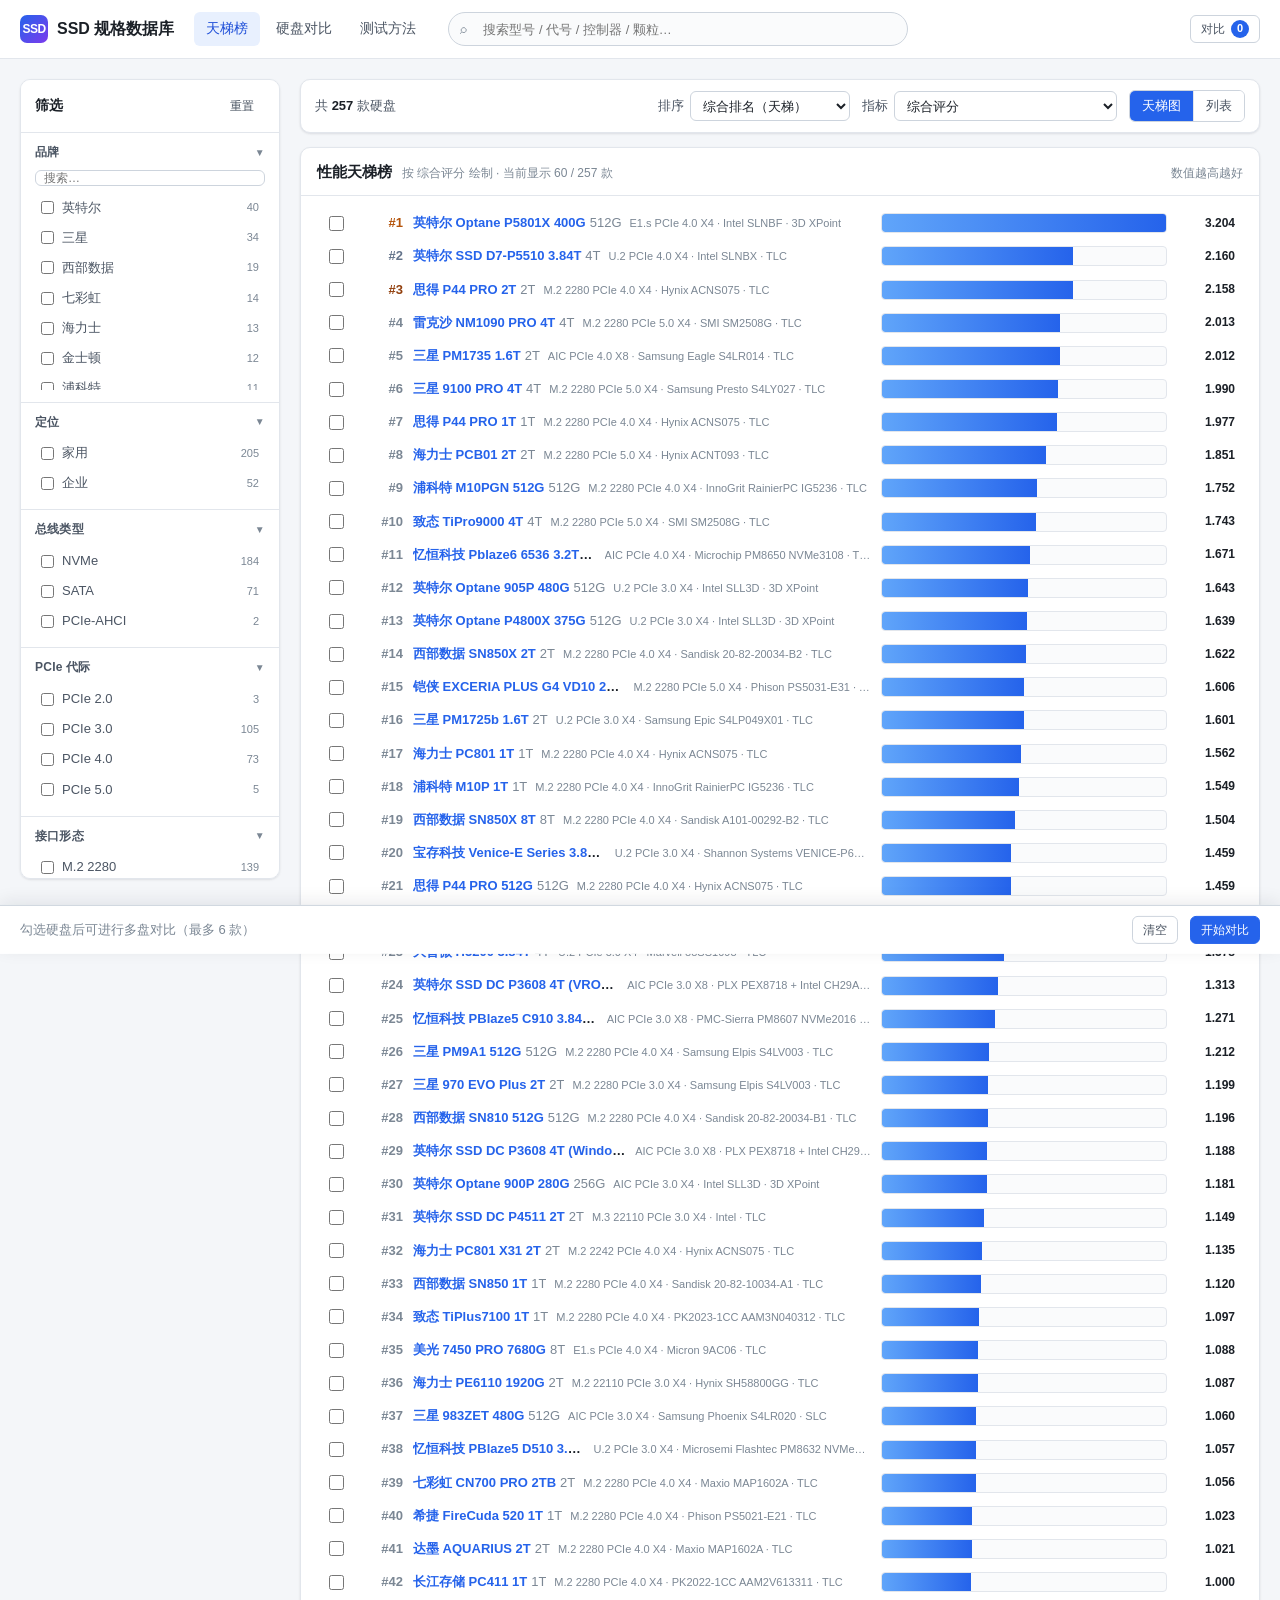
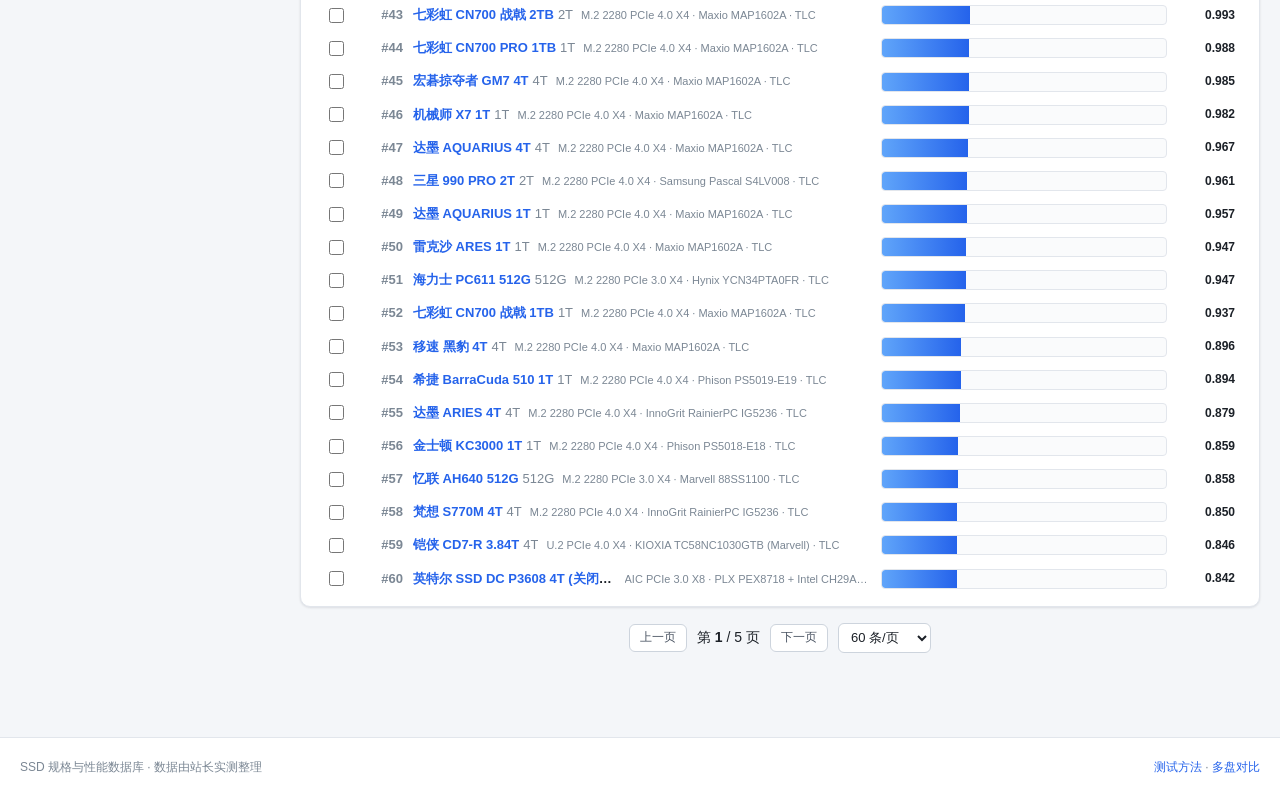
==== index.html @ d1e38106 "Initial commit" ====
<!DOCTYPE html>
<html lang="zh-CN">
<head>
<meta charset="utf-8">
<meta name="viewport" content="width=device-width, initial-scale=1">
<title>SSD 规格与性能数据库 · 固态硬盘天梯榜</title>
<meta name="description" content="收录 250+ 款固态硬盘的完整规格与实测跑分，支持按品牌、接口、容量、颗粒筛选，多盘横向对比。">
<link rel="stylesheet" href="assets/css/style.css">
</head>
<body>

<header class="site-header" data-header></header>

<div class="container">
  <div class="layout">
    <!-- ---------------- 筛选侧栏（宽屏常驻；≤1000px 才变成抽屉） ---------------- -->
    <aside>
      <div class="filters" id="filters">
        <div class="filters-head">
          <h2>筛选</h2>
          <span class="spacer"></span>
          <button class="btn btn-sm btn-ghost" id="resetFilters">重置</button>
          <button class="btn btn-sm btn-ghost drawer-close" id="filterClose" title="收起筛选">收起 ✕</button>
        </div>
        <div id="chips" class="chips" style="display:none"></div>
        <div id="filterGroups"></div>
      </div>
    </aside>
    <div class="drawer-backdrop" id="drawerBackdrop"></div>

    <!-- ---------------- 主区 ---------------- -->
    <main>
      <div class="toolbar">
        <button class="btn btn-sm" id="filterToggle" aria-expanded="false" aria-controls="filters">
          筛选<span class="filter-badge" id="filterBadge" hidden>0</span>
        </button>
        <span class="count">共 <b id="countNum">0</b> 款硬盘</span>
        <span class="spacer"></span>
        <label class="field">排序
          <select class="control" id="sortBy">
            <option value="rank">综合排名（天梯）</option>
            <option value="overall">综合评分</option>
            <option value="bandwidth">读写速度比</option>
            <option value="latency">响应速度比</option>
            <option value="theoretical">理论性能比</option>
            <option value="seqRead">标称顺序读取</option>
            <option value="cdmSeqR">CDM 实测顺序读取</option>
            <option value="cdm4kR">CDM 实测 4K 随机读</option>
            <option value="capacityGB">容量</option>
          </select>
        </label>
        <label class="field">指标
          <select class="control" id="metricSel">
            <option value="overall">综合评分</option>
            <option value="bandwidth">读写速度比</option>
            <option value="latency">响应速度比</option>
            <option value="theoretical">理论性能比</option>
            <option value="cdmSeqR">CDM 顺序读取 (MB/s)</option>
            <option value="cdmSeqW">CDM 顺序写入 (MB/s)</option>
            <option value="cdm4kR">CDM 4K 随机读 Q8T8</option>
            <option value="asssdSeqR">AS SSD 顺序读取</option>
            <option value="accR">AS SSD 访问延迟(读, 越低越好)</option>
          </select>
        </label>
        <div class="seg" id="viewSeg">
          <button data-view="ladder" class="on">天梯图</button>
          <button data-view="table">列表</button>
        </div>
      </div>

      <div id="results" class="panel">
        <div class="loading">正在加载数据…</div>
      </div>

      <div class="pager" id="pager"></div>
    </main>
  </div>
</div>

<footer class="site-footer">
  <div class="container">
    <span>SSD 规格与性能数据库 · 数据由站长实测整理</span>
    <span><a href="about.html">测试方法</a> · <a href="compare.html">多盘对比</a></span>
  </div>
</footer>

<script src="assets/js/core.js"></script>
<script src="assets/js/chart.js"></script>
<script src="assets/js/home.js"></script>
</body>
</html>
---- assets/css/style.css ----
/* ============================================================
   SSD 数据库 · 样式表
   ============================================================ */

:root {
  --bg:            #f4f6f9;
  --surface:       #ffffff;
  --surface-2:     #fafbfc;
  --border:        #e2e6ec;
  --border-strong: #cdd4dd;
  --text:          #1b2027;
  --text-2:        #4b5563;
  --muted:         #7b8794;
  --accent:        #2563eb;
  --accent-soft:   #e8f0fe;
  --accent-dark:   #1d4ed8;
  --good:          #16a34a;
  --warn:          #d97706;
  --radius:        10px;
  --radius-sm:     6px;
  --shadow:        0 1px 2px rgba(16,24,40,.05), 0 1px 3px rgba(16,24,40,.06);
  --shadow-md:     0 4px 12px rgba(16,24,40,.10);
  --mono: ui-monospace, "SFMono-Regular", "Cascadia Mono", Consolas, "Liberation Mono", monospace;
}

* { box-sizing: border-box; }

html, body {
  margin: 0;
  padding: 0;
  background: var(--bg);
  color: var(--text);
  font-family: -apple-system, BlinkMacSystemFont, "Segoe UI", "PingFang SC",
               "Hiragino Sans GB", "Microsoft YaHei", "Source Han Sans SC", sans-serif;
  font-size: 14px;
  line-height: 1.55;
  -webkit-font-smoothing: antialiased;
}

a { color: var(--accent); text-decoration: none; }
a:hover { color: var(--accent-dark); text-decoration: underline; }

.container { max-width: 1440px; margin: 0 auto; padding: 0 20px; }

/* ---------------- Header ---------------- */

.site-header {
  background: var(--surface);
  border-bottom: 1px solid var(--border);
  position: sticky;
  top: 0;
  z-index: 50;
}
.site-header .container {
  display: flex;
  align-items: center;
  gap: 20px;
  height: 58px;
}
.logo {
  display: flex;
  align-items: center;
  gap: 9px;
  font-weight: 700;
  font-size: 16px;
  color: var(--text);
  white-space: nowrap;
}
.logo:hover { text-decoration: none; color: var(--text); }
.logo-mark {
  width: 28px; height: 28px;
  border-radius: 7px;
  background: linear-gradient(135deg, #2563eb, #7c3aed);
  color: #fff;
  display: grid; place-items: center;
  font-size: 12px; font-weight: 800;
  letter-spacing: -.5px;
}
.nav { display: flex; gap: 4px; }
.nav a {
  padding: 6px 12px;
  border-radius: var(--radius-sm);
  color: var(--text-2);
  font-weight: 500;
}
.nav a:hover { background: var(--surface-2); color: var(--text); text-decoration: none; }
.nav a.active { background: var(--accent-soft); color: var(--accent-dark); }

.header-search { flex: 1; max-width: 460px; position: relative; }
.header-search input {
  width: 100%;
  height: 34px;
  padding: 0 12px 0 34px;
  border: 1px solid var(--border-strong);
  border-radius: 999px;
  background: var(--surface-2);
  font-size: 13px;
  color: var(--text);
  outline: none;
}
.header-search input:focus { border-color: var(--accent); background: #fff; }
.header-search .icon {
  position: absolute; left: 12px; top: 50%; transform: translateY(-50%);
  color: var(--muted); font-size: 13px; pointer-events: none;
}
.header-actions { margin-left: auto; display: flex; align-items: center; gap: 10px; }

.btn {
  display: inline-flex; align-items: center; gap: 6px;
  height: 34px; padding: 0 14px;
  border: 1px solid var(--border-strong);
  background: var(--surface);
  color: var(--text-2);
  border-radius: var(--radius-sm);
  font-size: 13px; font-weight: 500;
  cursor: pointer;
  font-family: inherit;
  white-space: nowrap;
}
.btn:hover { background: var(--surface-2); color: var(--text); }
.btn-primary {
  background: var(--accent); border-color: var(--accent); color: #fff;
}
.btn-primary:hover { background: var(--accent-dark); border-color: var(--accent-dark); color: #fff; }
.btn-sm { height: 28px; padding: 0 10px; font-size: 12px; }
.btn-ghost { border-color: transparent; background: transparent; }
.btn-ghost:hover { background: var(--surface-2); }

.badge-count {
  display: inline-grid; place-items: center;
  min-width: 18px; height: 18px; padding: 0 5px;
  border-radius: 9px; background: var(--accent); color: #fff;
  font-size: 11px; font-weight: 700;
}

/* ---------------- Layout ---------------- */

/* 宽屏（>1000px）空间够用：筛选栏常驻在左侧，不提供「收起」入口。
   窄屏（≤1000px）空间不够：筛选变成从左侧滑出的抽屉 + 遮罩，由工具栏「筛选」拉出。
   注意：宽屏必须是两列且 aside 真的渲染出来，不能再用 display:none + "0 1fr"，
   否则 main 会成为唯一网格项、被自动排布进 0 宽的首列，天梯图整个被压没。 */
.layout {
  display: grid;
  grid-template-columns: 260px minmax(0, 1fr);
  gap: 20px;
  padding: 20px 0 60px;
  align-items: start;
}
.layout > aside { display: block; grid-column: 1; grid-row: 1; min-width: 0; }
.layout > main  { display: block; grid-column: 2; grid-row: 1; min-width: 0; }
.drawer-backdrop { display: none; }
/* 抽屉相关控件只属于窄屏，宽屏直接隐掉，避免出现「点了却没反应」 */
#filterToggle, .drawer-close { display: none; }

@media (max-width: 1000px) {
  .layout, .layout.filters-open { grid-template-columns: minmax(0, 1fr); gap: 0; }
  .layout > main, .layout.filters-open > main { grid-column: 1; }
  #filterToggle { display: inline-flex; }
  .drawer-close { display: inline-flex; }
  .layout > aside {
    display: block;
    position: fixed; top: 0; bottom: 0; left: 0;
    width: min(88vw, 320px); padding: 12px;
    z-index: 80; overflow: auto;
    background: var(--bg);
    box-shadow: 0 12px 40px rgba(15, 23, 42, .18);
    transform: translateX(-105%);
    /* 收起时连同 visibility 一起隐藏，避免 Tab 键把焦点送进看不见的抽屉里 */
    visibility: hidden;
    transition: transform .22s ease, visibility .22s ease;
  }
  .layout.filters-open > aside { transform: none; visibility: visible; }
  .layout > aside .filters { position: static; max-height: none; }
  .layout.filters-open .drawer-backdrop {
    display: block;
    position: fixed; inset: 0; z-index: 70;
    background: rgba(15, 23, 42, .35);
  }
}

/* ---------------- Filter panel ---------------- */

.filters {
  background: var(--surface);
  border: 1px solid var(--border);
  border-radius: var(--radius);
  box-shadow: var(--shadow);
  position: sticky;
  top: 78px;
  max-height: calc(100vh - 100px);
  overflow: auto;
}
.filters-head {
  display: flex; align-items: center; justify-content: space-between;
  padding: 12px 14px;
  border-bottom: 1px solid var(--border);
}
.filters-head h2 { margin: 0; font-size: 14px; font-weight: 700; }
.fgroup { border-bottom: 1px solid var(--border); padding: 10px 14px 12px; }
.fgroup:last-child { border-bottom: none; }
.fgroup > h3 {
  margin: 0 0 8px;
  font-size: 12px; font-weight: 700; color: var(--text-2);
  letter-spacing: .02em;
  display: flex; align-items: center; justify-content: space-between;
  cursor: pointer;
  user-select: none;
}
.fgroup > h3 .caret { color: var(--muted); font-size: 10px; transition: transform .15s; }
.fgroup.collapsed > h3 .caret { transform: rotate(-90deg); }
.fgroup.collapsed .fgroup-body { display: none; }

.fgroup-body { display: flex; flex-direction: column; gap: 2px; max-height: 260px; overflow: auto; }
.fgroup-body.scroll { max-height: 220px; }
.fopt {
  display: flex; align-items: center; gap: 8px;
  padding: 4px 6px; border-radius: var(--radius-sm);
  cursor: pointer; font-size: 13px; color: var(--text-2);
}
.fopt:hover { background: var(--surface-2); }
.fopt input { accent-color: var(--accent); margin: 0; cursor: pointer; }
.fopt .n { margin-left: auto; color: var(--muted); font-size: 11px; font-variant-numeric: tabular-nums; }
.fopt.disabled { opacity: .4; }
.brand-search {
  width: 100%; height: 28px; padding: 0 8px; margin-bottom: 6px;
  border: 1px solid var(--border-strong); border-radius: var(--radius-sm);
  font-size: 12px; font-family: inherit; outline: none;
}
.brand-search:focus { border-color: var(--accent); }

.chips { display: flex; flex-wrap: wrap; gap: 6px; padding: 10px 14px; border-bottom: 1px solid var(--border); }
.drawer-close { margin-left: 6px; }
.filter-badge {
  display: inline-grid; place-items: center;
  min-width: 17px; height: 17px; padding: 0 5px; margin-left: 6px;
  border-radius: 9px; background: var(--accent); color: #fff;
  font-size: 11px; font-weight: 700;
}
.filter-badge[hidden] { display: none; }
.chip {
  display: inline-flex; align-items: center; gap: 5px;
  padding: 2px 6px 2px 9px;
  background: var(--accent-soft); color: var(--accent-dark);
  border-radius: 999px; font-size: 12px;
}
.chip button {
  border: none; background: none; color: var(--accent-dark);
  cursor: pointer; font-size: 13px; line-height: 1; padding: 0 2px;
}

/* ---------------- Toolbar ---------------- */

.toolbar {
  display: flex; align-items: center; gap: 12px; flex-wrap: wrap;
  background: var(--surface);
  border: 1px solid var(--border);
  border-radius: var(--radius);
  box-shadow: var(--shadow);
  padding: 10px 14px;
  margin-bottom: 14px;
}
.toolbar .count { font-size: 13px; color: var(--text-2); }
.toolbar .count b { color: var(--text); font-variant-numeric: tabular-nums; }
.spacer { flex: 1; }
.field { display: flex; align-items: center; gap: 6px; font-size: 13px; color: var(--text-2); }
select.control {
  height: 30px; padding: 0 8px;
  border: 1px solid var(--border-strong); border-radius: var(--radius-sm);
  background: var(--surface); font-size: 13px; font-family: inherit; color: var(--text);
  cursor: pointer; outline: none;
}
select.control:focus { border-color: var(--accent); }

.seg { display: inline-flex; border: 1px solid var(--border-strong); border-radius: var(--radius-sm); overflow: hidden; }
.seg button {
  border: none; background: var(--surface); color: var(--text-2);
  padding: 0 12px; height: 30px; font-size: 13px; cursor: pointer; font-family: inherit;
}
.seg button + button { border-left: 1px solid var(--border); }
.seg button.on { background: var(--accent); color: #fff; }

/* 图表方式切换条 */
.viewbar {
  display: flex; align-items: center; gap: 10px; flex-wrap: wrap;
  padding: 8px 10px; margin-bottom: 12px;
  background: var(--surface-2); border: 1px solid var(--border);
  border-radius: var(--radius-sm);
}
.viewbar-label { font-size: 12px; font-weight: 700; color: var(--text-2); }
.viewbar-hint { font-size: 12px; color: var(--muted); flex: 1; min-width: 200px; }
@media (max-width: 640px) { .viewbar-hint { display: none; } }

p.note {
  margin: 10px 0 0; font-size: 12px; color: var(--muted);
  line-height: 1.6; padding-top: 8px; border-top: 1px dashed var(--border);
}

/* 跑分明细表：两款对比时的「差异」列 */
th.delta-head, td.delta {
  background: #f8fafc; border-left: 1px solid var(--border-strong);
  text-align: center; white-space: nowrap;
}
td.delta { font-size: 12px; }
.dpill {
  display: inline-block; padding: 2px 8px; border-radius: 999px;
  font-size: 12px; font-weight: 700; font-variant-numeric: tabular-nums;
}
.dpill.dg { background: #dcfce7; color: #15803d; }   /* 第二块更优 */
.dpill.dr { background: #fee2e2; color: #b91c1c; }   /* 第二块更差 */
.dflat { color: var(--muted); font-size: 12px; }
.na { color: var(--muted); }

/* ---------------- Ladder (天梯图) ---------------- */

.panel {
  background: var(--surface);
  border: 1px solid var(--border);
  border-radius: var(--radius);
  box-shadow: var(--shadow);
  overflow: hidden;
}
.panel-head {
  padding: 12px 16px; border-bottom: 1px solid var(--border);
  display: flex; align-items: baseline; gap: 10px; flex-wrap: wrap;
}
.panel-head h2 { margin: 0; font-size: 15px; font-weight: 700; }
.panel-head .sub { font-size: 12px; color: var(--muted); }
.panel-body { padding: 12px 16px; }

.ladder { display: flex; flex-direction: column; gap: 3px; }
.lrow {
  display: grid;
  /* 复选框恒为第一列。以前宽屏用 position:absolute 把它挪到行外，
     窗口一拉宽就会飘到面板外面/压到排名上，所以改成始终占一个正常栅格列。 */
  grid-template-columns: 22px 46px minmax(140px, 1.6fr) minmax(110px, 1fr) 58px;
  align-items: center;
  gap: 10px;
  padding: 5px 8px;
  border-radius: var(--radius-sm);
  cursor: pointer;
}
.lrow:hover { background: var(--surface-2); }
.lrow .rk {
  font-variant-numeric: tabular-nums; font-weight: 700; font-size: 13px;
  color: var(--muted); text-align: right;
}
.lrow.top1 .rk { color: #b45309; }
.lrow.top2 .rk { color: #64748b; }
.lrow.top3 .rk { color: #92400e; }
/* 型号与规格的排布必须全表一致：宽屏同一行，窄屏上下两行。
   用 flex 而不是行内流，避免长名字把规格挤到第二行、短名字又留在第一行。 */
.lrow .mid {
  min-width: 0; overflow: hidden;
  display: flex; flex-direction: row; align-items: baseline; gap: 8px;
}
.lrow .name {
  display: block; flex: 0 1 auto; min-width: 0;
  font-size: 13px; font-weight: 600; color: var(--text);
  white-space: nowrap; overflow: hidden; text-overflow: ellipsis;
}
.lrow .name .cap { color: var(--muted); font-weight: 500; margin-left: 4px; }
.lrow .meta {
  display: block; flex: 1 1 auto; min-width: 0;
  font-size: 11px; color: var(--muted);
  white-space: nowrap; overflow: hidden; text-overflow: ellipsis;
}
.lrow .bar {
  width: 100%; height: 20px; background: var(--surface-2);
  border-radius: 4px; overflow: hidden;
  border: 1px solid var(--border);
  min-width: 0;
}
.lrow .bar i {
  display: block; height: 100%;
  background: linear-gradient(90deg, #60a5fa, #2563eb);
  border-radius: 3px 0 0 3px;
}
.lrow .val {
  text-align: right; font-size: 12px; font-weight: 700;
  font-variant-numeric: tabular-nums; color: var(--text);
}
.lrow .pick { display: flex; align-items: center; justify-content: center; }
.lrow .pick input { accent-color: var(--accent); cursor: pointer; width: 15px; height: 15px; margin: 0; }
/* 窄屏时型号与规格改为上下两行——全表统一，不会出现有的行一行有的行两行 */
@media (max-width: 1200px) {
  .lrow { grid-template-columns: 22px 42px minmax(110px, 1fr) minmax(80px, .9fr) 54px; }
  .lrow .mid { flex-direction: column; align-items: stretch; gap: 0; }
  .lrow .name { flex: 0 0 auto; }
  .lrow .meta { flex: 0 0 auto; }
}
@media (max-width: 620px) {
  .lrow { grid-template-columns: 20px 34px minmax(0, 1fr) 52px; gap: 8px; }
  .lrow .bar { display: none; }
}
.lrow .pick input { accent-color: var(--accent); cursor: pointer; }

/* ---------------- Table ---------------- */

.tablewrap { overflow: auto; }
table.grid {
  width: 100%; border-collapse: collapse; font-size: 13px;
}
table.grid th, table.grid td {
  padding: 8px 10px; text-align: left;
  border-bottom: 1px solid var(--border);
  white-space: nowrap;
}
table.grid th {
  background: var(--surface-2); color: var(--text-2);
  font-weight: 600; font-size: 12px;
  position: sticky; top: 0; z-index: 2;
  cursor: pointer; user-select: none;
}
table.grid th:hover { color: var(--text); }
table.grid th .arrow { color: var(--accent); font-size: 10px; }
table.grid td.num, table.grid th.num { text-align: right; font-variant-numeric: tabular-nums; }
table.grid tbody tr:hover { background: var(--surface-2); }
table.grid tbody tr.picked { background: var(--accent-soft); }
table.grid .cell-name { font-weight: 600; }
table.grid .cell-sub { color: var(--muted); font-size: 11px; white-space: nowrap; overflow: hidden; text-overflow: ellipsis; max-width: 260px; }

.tag {
  display: inline-block; padding: 1px 7px; border-radius: 999px;
  font-size: 11px; font-weight: 600; line-height: 18px;
}
.tag-nvme  { background: #e0e7ff; color: #3730a3; }
.tag-sata  { background: #fef3c7; color: #92400e; }
.tag-other { background: #f1f5f9; color: #475569; }
.tag-ent   { background: #dcfce7; color: #166534; }
.tag-home  { background: #f1f5f9; color: #475569; }

/* ---------------- Compare tray ---------------- */

.tray {
  position: fixed; left: 0; right: 0; bottom: 0; z-index: 60;
  background: var(--surface);
  border-top: 1px solid var(--border-strong);
  box-shadow: 0 -4px 16px rgba(16,24,40,.08);
  transform: translateY(110%);
  transition: transform .2s ease;
}
.tray.show { transform: translateY(0); }
.tray .container {
  display: flex; align-items: center; gap: 12px;
  padding-top: 10px; padding-bottom: 10px;
}
.tray-items { display: flex; gap: 8px; overflow-x: auto; flex: 1; }
.tray-item {
  display: flex; align-items: center; gap: 6px;
  padding: 4px 6px 4px 10px; border: 1px solid var(--border);
  border-radius: 999px; background: var(--surface-2);
  font-size: 12px; white-space: nowrap;
}
.tray-item button {
  border: none; background: none; cursor: pointer; color: var(--muted);
  font-size: 14px; line-height: 1; padding: 0 2px;
}
.tray-item button:hover { color: #dc2626; }
.tray-empty { color: var(--muted); font-size: 13px; }

/* ---------------- Detail page ---------------- */

.breadcrumb { font-size: 12px; color: var(--muted); padding: 14px 0 0; }
.breadcrumb a { color: var(--muted); }
.breadcrumb a:hover { color: var(--accent); }

.dhead {
  background: var(--surface); border: 1px solid var(--border);
  border-radius: var(--radius); box-shadow: var(--shadow);
  padding: 18px 20px; margin: 12px 0 16px;
  display: flex; gap: 20px; align-items: flex-start; flex-wrap: wrap;
}
.dhead .title { flex: 1; min-width: 260px; }
.dhead h1 { margin: 0 0 4px; font-size: 22px; font-weight: 700; line-height: 1.3; }
.dhead .brandline { font-size: 13px; color: var(--muted); }
.dhead .pn { font-family: var(--mono); font-size: 12px; color: var(--text-2); }

.scorecards { display: grid; grid-template-columns: repeat(auto-fit, minmax(130px, 1fr)); gap: 10px; min-width: 320px; }
.scard {
  border: 1px solid var(--border); border-radius: var(--radius-sm);
  padding: 10px 12px; background: var(--surface-2);
}
.scard .k { font-size: 11px; color: var(--muted); }
.scard .v { font-size: 20px; font-weight: 800; font-variant-numeric: tabular-nums; line-height: 1.2; }
.scard .v small { font-size: 11px; color: var(--muted); font-weight: 600; margin-left: 3px; }
.scard.hero { background: linear-gradient(135deg, #eff6ff, #f5f3ff); border-color: #c7d7fb; }
.scard.hero .v { color: var(--accent-dark); }

.kv-table { width: 100%; border-collapse: collapse; font-size: 13px; }
.kv-table th, .kv-table td { padding: 7px 10px; border-bottom: 1px solid var(--border); vertical-align: top; }
.kv-table th { width: 120px; color: var(--muted); font-weight: 600; text-align: left; background: var(--surface-2); }
.kv-table td { word-break: break-word; }

.tabs { display: flex; gap: 2px; border-bottom: 1px solid var(--border); margin-bottom: 0; flex-wrap: wrap; }
.tabs button {
  border: none; background: none; padding: 9px 14px; font-size: 13px;
  color: var(--text-2); cursor: pointer; font-family: inherit; font-weight: 500;
  border-bottom: 2px solid transparent; margin-bottom: -1px;
}
.tabs button:hover { color: var(--text); }
.tabs button.on { color: var(--accent); border-bottom-color: var(--accent); font-weight: 700; }
.tabpane { display: none; padding: 16px; }
.tabpane.on { display: block; }

.cols2 { display: grid; grid-template-columns: 1fr 1fr; gap: 16px; }
@media (max-width: 900px) { .cols2 { grid-template-columns: 1fr; } }

/* 固定两列：柱状图两两并列、条形图靠 .span-all 占满整行，
   排布由 JS 按「图形类型」决定（见 core.js renderChartGrid）。
   窄屏降为单列，两种图都不再并列。 */
.bench-grid { display: grid; grid-template-columns: repeat(2, minmax(0, 1fr)); gap: 16px 20px; }
@media (max-width: 900px) { .bench-grid { grid-template-columns: minmax(0, 1fr); } }

.mini-note { font-size: 11px; color: var(--muted); margin-top: 6px; }

/* ---------------- Charts ---------------- */

.chart { width: 100%; }
.chart svg { display: block; width: 100%; height: auto; overflow: visible; }
.chart-title { font-size: 13px; font-weight: 700; margin: 0 0 2px; }
.chart-sub { font-size: 11px; color: var(--muted); margin: 0 0 8px; }

/* 容器高度按「图形类型」分开处理，因为两类图的高度成因完全不同：
   - .is-column 柱状图：画布高度由 chart.js 按宽度算（约 0.46×W）。
     同一行两张卡片等宽 → 画布等宽 → 等高，天然对齐，所以**不要写死容器高度**；
     写死会让宽卡片里的柱子被压得又矮又「肥」。
   - .is-bar 横向条形：高度 = 行数 × 行高，本来就是内容高度。
     强行拉高只会让图的上下各留一大块空白 —— 这也是它必须独占一行的原因：
     和柱状图并排时，那份空白正好砸在同一行里。
   以前这里给所有 .chart 定高 268px，结果条形图底部白一条、柱状图变成矮胖记。 */
.bench-grid .span-all, .cols2 .span-all { grid-column: 1 / -1; }

/* ---------------- Compare page ---------------- */

.cmp-columns { display: flex; gap: 10px; flex-wrap: wrap; }
.cmp-col {
  flex: 1 1 190px; min-width: 190px;
  border: 1px solid var(--border); border-radius: var(--radius-sm);
  padding: 10px 12px; background: var(--surface-2);
}
.cmp-col .cname { font-weight: 700; font-size: 13px; }
.cmp-col .cmeta { font-size: 11px; color: var(--muted); }
/* 注意：不要在这里给 button 单独加 margin-top —— 详情是 <a>、移除是 <button>，
   只挑 button 加会让两个按钮高低错开 6px。间距由 .actions 容器统一给。 */
.cmp-col .actions { margin-top: 6px; display: flex; gap: 6px; align-items: stretch; }
.cmp-col .actions > * { margin: 0; }

table.cmp { width: 100%; border-collapse: collapse; font-size: 13px; }
table.cmp th, table.cmp td { padding: 7px 10px; border-bottom: 1px solid var(--border); }
table.cmp thead th { background: var(--surface-2); vertical-align: bottom; font-size: 12px; }
table.cmp th.metric { text-align: left; width: 200px; }
table.cmp td { text-align: right; font-variant-numeric: tabular-nums; }
table.cmp td.best { font-weight: 800; color: var(--accent-dark); background: #f0f6ff; }
table.cmp tbody tr.section td {
  background: var(--surface-2); font-weight: 700; font-size: 12px; text-align: left; color: var(--text-2);
}
table.cmp td.na { color: #cbd5e1; }

.legend { display: flex; gap: 14px; flex-wrap: wrap; font-size: 12px; color: var(--text-2); margin-top: 8px; }
.legend i { display: inline-block; width: 10px; height: 10px; border-radius: 2px; margin-right: 5px; }

/* ---------------- Misc ---------------- */

.empty {
  padding: 50px 20px; text-align: center; color: var(--muted);
}
.empty h3 { margin: 0 0 6px; color: var(--text-2); font-size: 15px; }

.loading { padding: 40px; text-align: center; color: var(--muted); }

.pager { display: flex; justify-content: center; align-items: center; gap: 10px; padding: 16px 0 4px; }

.notice {
  background: #fffbeb; border: 1px solid #fde68a; color: #92400e;
  border-radius: var(--radius-sm); padding: 8px 12px; font-size: 12px;
}

footer.site-footer {
  border-top: 1px solid var(--border); background: var(--surface);
  padding: 20px 0; color: var(--muted); font-size: 12px; margin-top: 20px;
}
footer.site-footer .container { display: flex; gap: 16px; flex-wrap: wrap; justify-content: space-between; }

.prose h2 { font-size: 17px; margin: 24px 0 8px; }
.prose h3 { font-size: 14px; margin: 18px 0 6px; }
.prose p, .prose li { color: var(--text-2); }
.prose code { background: var(--surface-2); border: 1px solid var(--border); border-radius: 4px; padding: 1px 5px; font-size: 12px; font-family: var(--mono); }
.prose pre { background: var(--surface-2); border: 1px solid var(--border); border-radius: var(--radius-sm); padding: 12px; overflow: auto; font-size: 12px; font-family: var(--mono); }
.prose table { border-collapse: collapse; font-size: 13px; }
.prose th, .prose td { border: 1px solid var(--border); padding: 6px 10px; text-align: left; }
.prose th { background: var(--surface-2); }
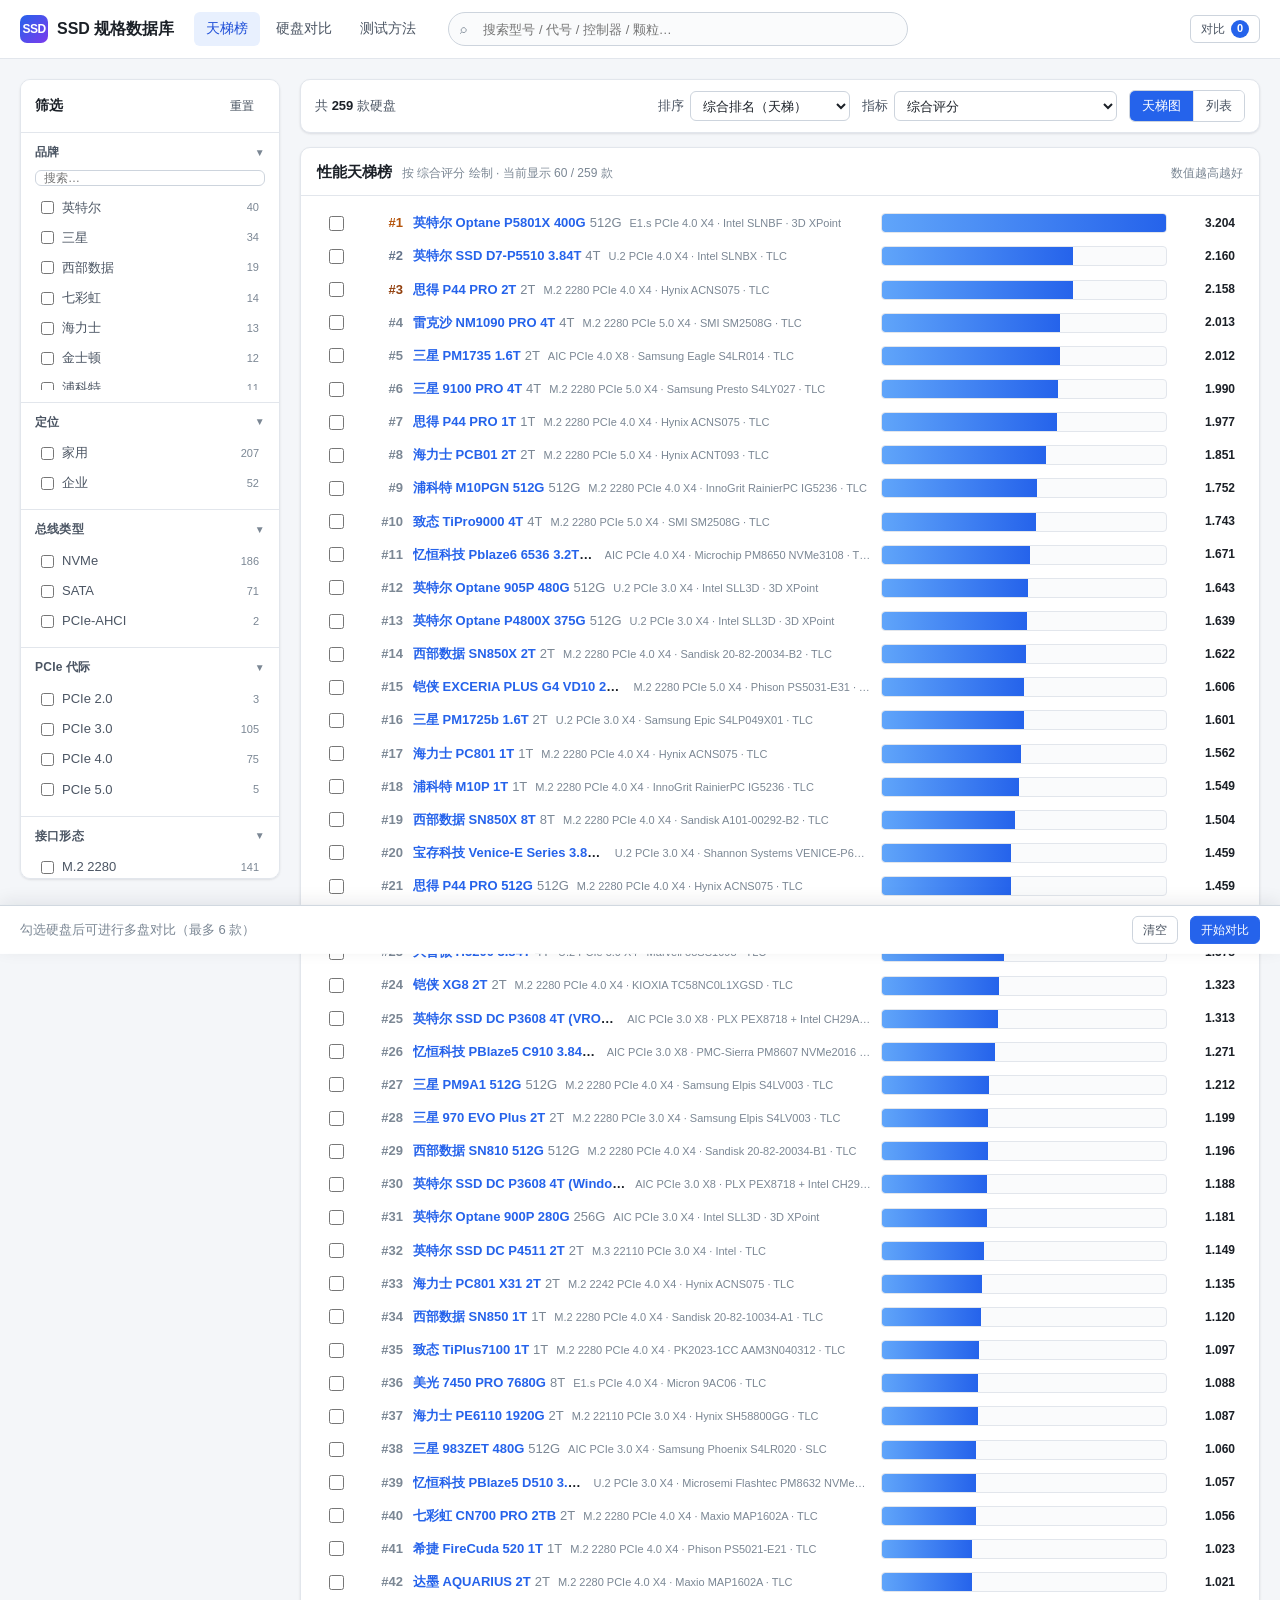
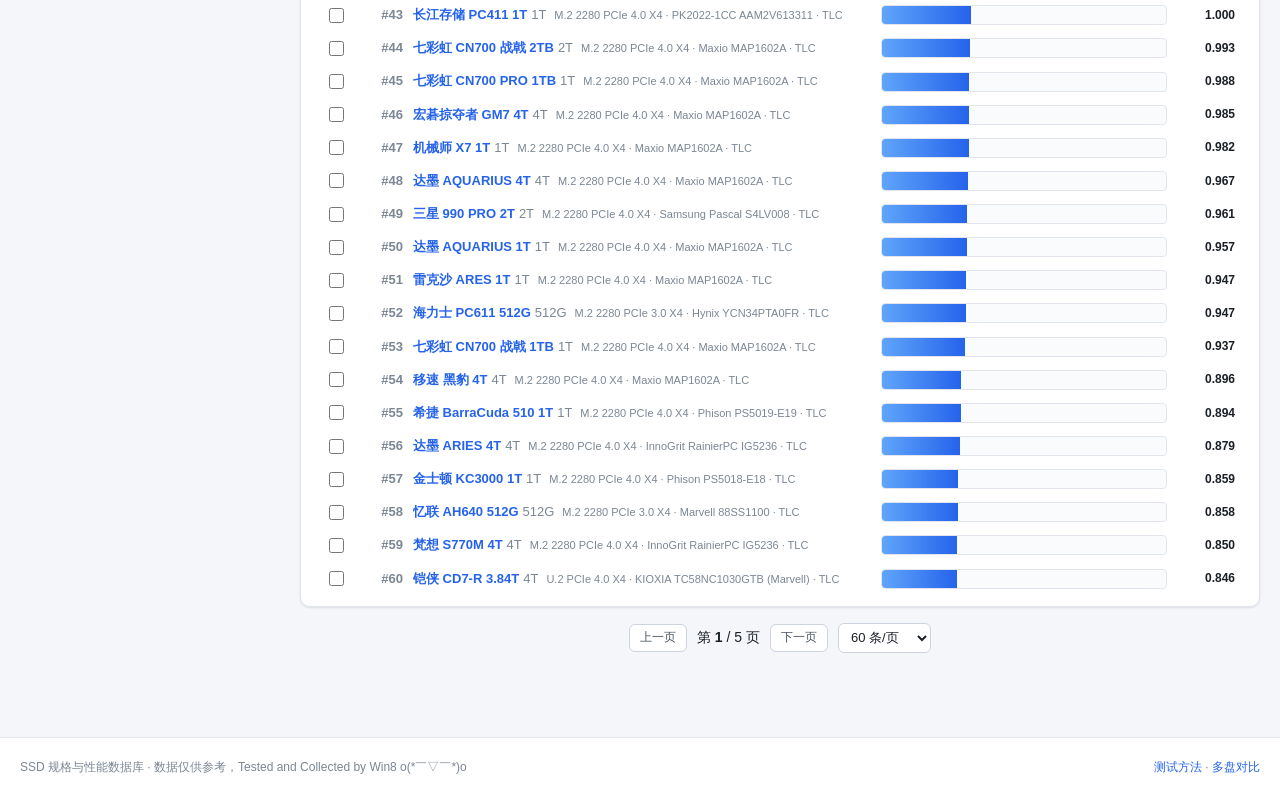
==== commit 8eda4371: "Fix many bug" ====
--- a/index.html
+++ b/index.html
@@ -79,7 +79,7 @@
 
 <footer class="site-footer">
   <div class="container">
-    <span>SSD 规格与性能数据库 · 数据由站长实测整理</span>
+    <span>SSD 规格与性能数据库 · 数据仅供参考，Tested and Collected by Win8 o(*￣▽￣*)o</span>
     <span><a href="about.html">测试方法</a> · <a href="compare.html">多盘对比</a></span>
   </div>
 </footer>
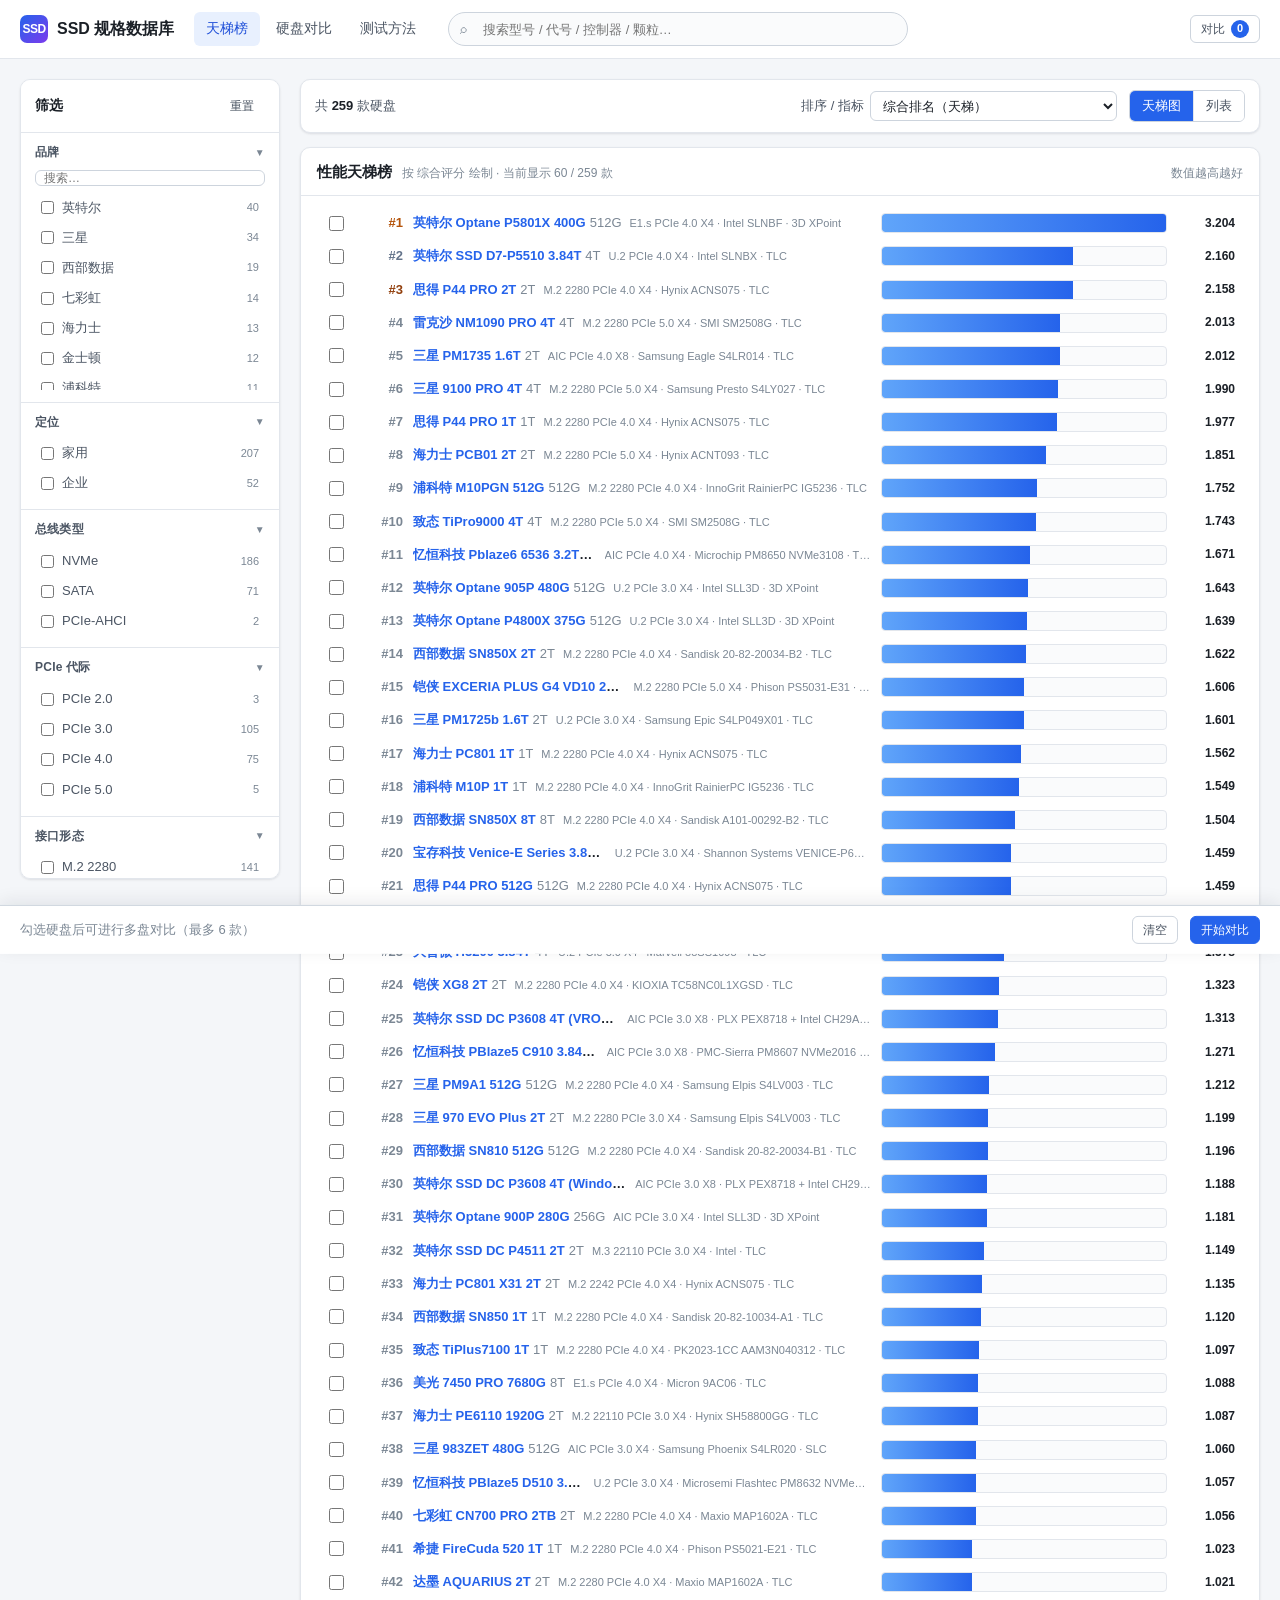
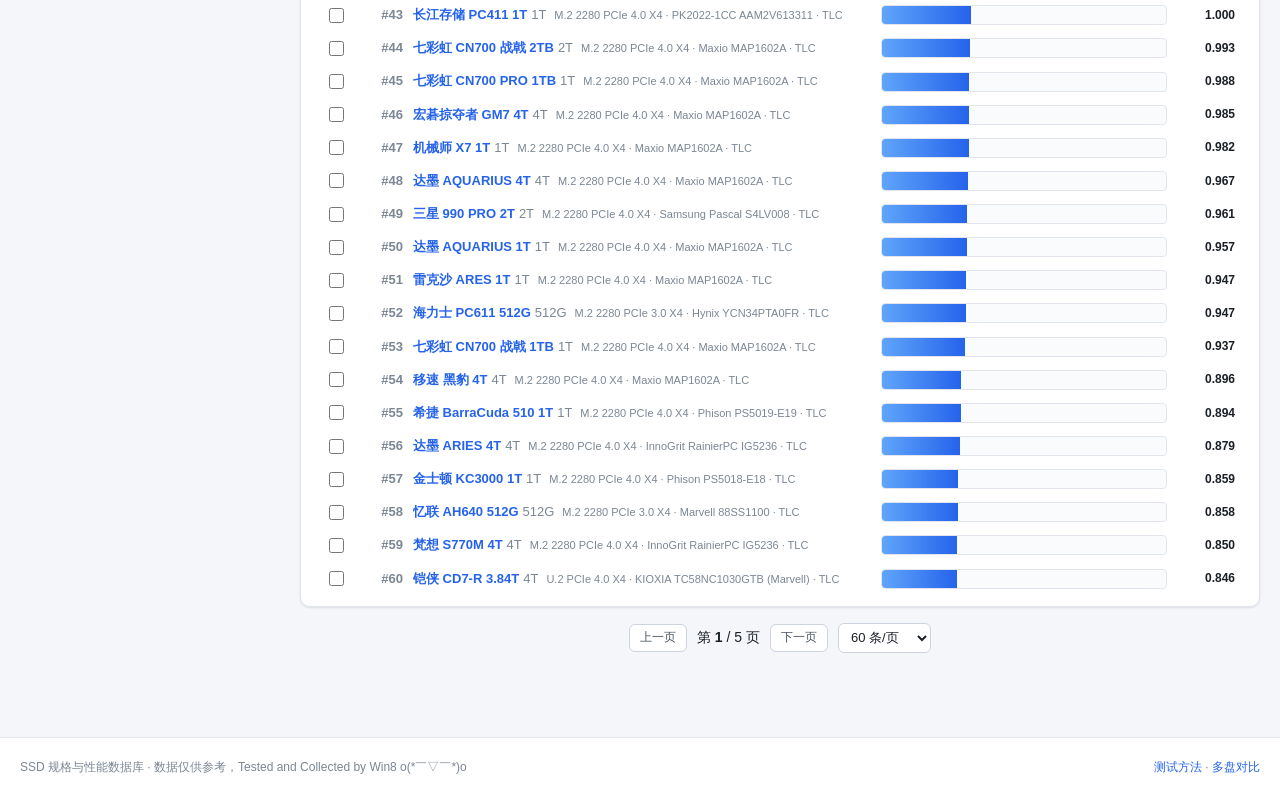
==== commit 2240eb49: "fix(responsive): 修复移动端窄屏导航竖排与页面横向溢出 问题： 1. 375px 宽度下导航链接无 white-space: nowrap，中文逐字换行变成竖排 2. 下拉长选项、对比" ====
--- a/index.html
+++ b/index.html
@@ -36,30 +36,20 @@
         </button>
         <span class="count">共 <b id="countNum">0</b> 款硬盘</span>
         <span class="spacer"></span>
-        <label class="field">排序
+        <label class="field">排序 / 指标
           <select class="control" id="sortBy">
             <option value="rank">综合排名（天梯）</option>
             <option value="overall">综合评分</option>
             <option value="bandwidth">读写速度比</option>
             <option value="latency">响应速度比</option>
             <option value="theoretical">理论性能比</option>
-            <option value="seqRead">标称顺序读取</option>
-            <option value="cdmSeqR">CDM 实测顺序读取</option>
-            <option value="cdm4kR">CDM 实测 4K 随机读</option>
-            <option value="capacityGB">容量</option>
-          </select>
-        </label>
-        <label class="field">指标
-          <select class="control" id="metricSel">
-            <option value="overall">综合评分</option>
-            <option value="bandwidth">读写速度比</option>
-            <option value="latency">响应速度比</option>
-            <option value="theoretical">理论性能比</option>
             <option value="cdmSeqR">CDM 顺序读取 (MB/s)</option>
             <option value="cdmSeqW">CDM 顺序写入 (MB/s)</option>
-            <option value="cdm4kR">CDM 4K 随机读 Q8T8</option>
-            <option value="asssdSeqR">AS SSD 顺序读取</option>
-            <option value="accR">AS SSD 访问延迟(读, 越低越好)</option>
+            <option value="cdm4kR">CDM 4K 随机读 (MB/s)</option>
+            <option value="asssdSeqR">AS SSD 顺序读取 (MB/s)</option>
+            <option value="accR">AS SSD 访问延迟·读 (ms, 越低越好)</option>
+            <option value="seqRead">标称顺序读取 (MB/s)</option>
+            <option value="capacityGB">容量 (GB)</option>
           </select>
         </label>
         <div class="seg" id="viewSeg">
--- a/assets/css/style.css
+++ b/assets/css/style.css
@@ -589,3 +589,38 @@
 .prose table { border-collapse: collapse; font-size: 13px; }
 .prose th, .prose td { border: 1px solid var(--border); padding: 6px 10px; text-align: left; }
 .prose th { background: var(--surface-2); }
+
+/* ---------------- 移动端适配（≤640px：主流手机 CSS 宽度 320–430px） ----------------
+   顶栏原本是「不换行的 58px 单行」，375px 宽度下放不下：
+   导航链接被压成一字一行竖排、「对比」按钮被挤出屏幕约 96px。
+   改为两行：第 1 行 = 标志 + 导航 + 对比；第 2 行 = 搜索框占满整行。
+   导航链接强制 white-space:nowrap，从根上杜绝竖排。 */
+@media (max-width: 640px) {
+  .site-header .container {
+    flex-wrap: wrap;
+    height: auto;
+    padding: 8px 12px;
+    gap: 6px 10px;
+  }
+  .logo > span:last-child { display: none; }   /* 只留 SSD 标志，给导航腾位 */
+  .nav { flex: 1 1 auto; justify-content: center; min-width: 0; }
+  .nav a { padding: 5px 10px; font-size: 13px; white-space: nowrap; }
+  .header-search { order: 3; flex: 1 1 100%; max-width: none; min-width: 0; }
+  .header-search input { min-width: 0; }
+
+  /* 工具栏/视图条里的下拉框允许收缩：
+     最长选项名（如「AS SSD 访问延迟·读 (ms, 越低越好)」）的固有宽度
+     不再撑出横向滚动；筛选、对比页的控件同理 */
+  .field { min-width: 0; }
+  select.control { min-width: 0; max-width: 100%; }
+  .field select { flex: 1 1 auto; min-width: 0; }
+  /* 分段控件（天梯图/列表、图表方式等）不许被 flex 压缩——
+     .seg 自带 overflow:hidden，被压缩时会静默裁掉按钮文字 */
+  .seg { flex-shrink: 0; }
+  .toolbar, .viewbar { padding-left: 12px; padding-right: 12px; }
+}
+/* 320px 级小屏（iPhone SE 一类）再收一档 */
+@media (max-width: 380px) {
+  .nav a { padding: 4px 8px; font-size: 12px; }
+  .header-actions .btn-sm { padding: 0 8px; }
+}
